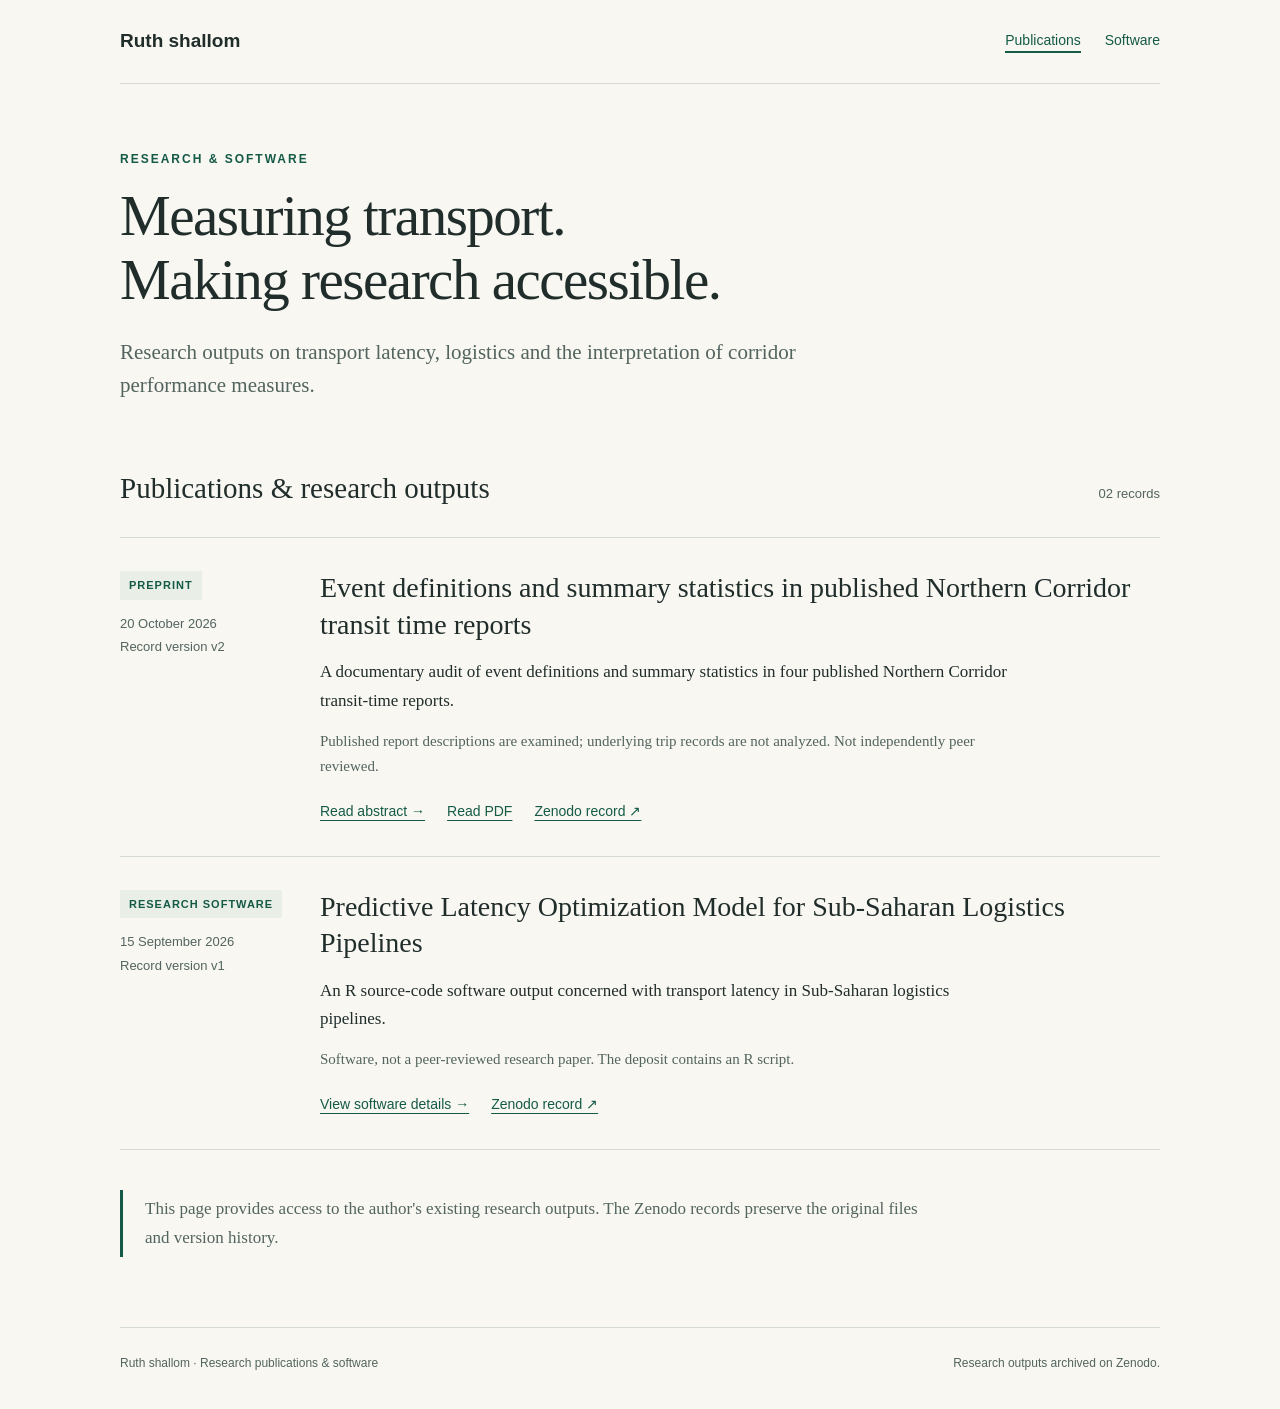
==== index.html @ 6e331746 "Publish Ruth shallom research publications page" ====
<!doctype html>
<html lang="en"><head><meta charset="utf-8"><meta name="viewport" content="width=device-width, initial-scale=1">
<title>Publications | Ruth shallom</title><meta name="description" content="Research publications and software by Ruth shallom, with abstracts, full text and Zenodo DOI links.">
<link rel="stylesheet" href="/style.css"></head><body>
<header><a class="name" href="/">Ruth shallom</a><nav aria-label="Main navigation"><a href="/" aria-current="page">Publications</a><a href="/software.html" >Software</a></nav></header>
<main class=""><section class="intro"><div class="eyebrow">Research &amp; software</div><h1>Measuring transport.<br>Making research accessible.</h1><p>Research outputs on transport latency, logistics and the interpretation of corridor performance measures.</p></section>
<div class="section-label"><h2>Publications &amp; research outputs</h2><span>02 records</span></div>
<article class="record"><div><span class="type">Preprint</span><div class="meta">20 October 2026<br>Record version v2</div></div><div><h2><a href="/paper.html">Event definitions and summary statistics in published Northern Corridor transit time reports</a></h2><p>A documentary audit of event definitions and summary statistics in four published Northern Corridor transit-time reports.</p><p class="small">Published report descriptions are examined; underlying trip records are not analyzed. Not independently peer reviewed.</p><div class="record-links"><a href="/paper.html">Read abstract →</a><a href="/northern_corridor_preprint_searchable.pdf">Read PDF</a><a href="https://doi.org/10.5281/zenodo.23492442">Zenodo record ↗</a></div></div></article>
<article class="record"><div><span class="type">Research software</span><div class="meta">15 September 2026<br>Record version v1</div></div><div><h2><a href="/software.html">Predictive Latency Optimization Model for Sub-Saharan Logistics Pipelines</a></h2><p>An R source-code software output concerned with transport latency in Sub-Saharan logistics pipelines.</p><p class="small">Software, not a peer-reviewed research paper. The deposit contains an R script.</p><div class="record-links"><a href="/software.html">View software details →</a><a href="https://doi.org/10.5281/zenodo.22770823">Zenodo record ↗</a></div></div></article>
<aside class="note">This page provides access to the author's existing research outputs. The Zenodo records preserve the original files and version history.</aside></main><footer><span>Ruth shallom · Research publications &amp; software</span><span>Research outputs archived on Zenodo.</span></footer></body></html>
---- style.css ----
:root{--paper:#f8f7f2;--ink:#202d2b;--muted:#53645f;--line:#d4dbd2;--accent:#155a47;--soft:#e9eee6}*{box-sizing:border-box}body{margin:0;background:var(--paper);color:var(--ink);font:17px/1.7 Georgia,'Times New Roman',serif}a{color:var(--accent);text-underline-offset:4px}a:hover{text-decoration-thickness:2px}a:focus-visible,button:focus-visible{outline:3px solid #ab6a27;outline-offset:5px}header,main,footer{width:min(1040px,calc(100% - 64px));margin:auto}header{padding:27px 0;border-bottom:1px solid var(--line);display:flex;align-items:center;justify-content:space-between;gap:24px;font:14px/1.5 Arial,sans-serif}header .name{font-size:19px;font-weight:700;text-decoration:none;color:var(--ink)}nav{display:flex;gap:24px;flex-wrap:wrap}nav a{text-decoration:none}nav a[aria-current=page]{border-bottom:2px solid var(--accent)}.eyebrow,.type,.meta,.back,.button,.record-links,footer,.draft{font-family:Arial,sans-serif}.eyebrow{text-transform:uppercase;letter-spacing:2px;font-size:12px;font-weight:700;color:var(--accent)}.intro{padding:65px 0 46px;max-width:820px}h1{font-size:clamp(35px,5vw,57px);font-weight:400;line-height:1.12;letter-spacing:-1.5px;margin:15px 0 24px}h2{font-size:29px;line-height:1.3;font-weight:400;margin:0 0 15px}h3{font-size:21px;font-weight:400;line-height:1.45}.intro p{font-size:21px;line-height:1.6;color:var(--muted);max-width:680px}.section-label{display:flex;justify-content:space-between;align-items:baseline;border-bottom:1px solid var(--line);padding-bottom:15px;margin:0}.section-label span{font:13px Arial,sans-serif;color:var(--muted)}.record{display:grid;grid-template-columns:170px 1fr;gap:30px;padding:32px 0;border-bottom:1px solid var(--line)}.type{display:inline-block;text-transform:uppercase;letter-spacing:1px;font-size:11px;font-weight:700;line-height:1.5;color:var(--accent);background:var(--soft);padding:6px 9px}.meta{font-size:13px;line-height:1.8;color:var(--muted);margin:12px 0}.record h2{font-size:28px}.record h2 a{color:var(--ink);text-decoration:none}.record h2 a:hover{text-decoration:underline}.record p{max-width:690px;margin:13px 0}.record-links{display:flex;gap:22px;flex-wrap:wrap;font-size:14px;margin-top:20px}.button{display:inline-block;background:var(--accent);color:white;padding:11px 20px;text-decoration:none;font-size:14px;border:1px solid var(--accent);border-radius:2px}.button.secondary{color:var(--accent);background:transparent}.actions{display:flex;gap:12px;flex-wrap:wrap;margin:28px 0}.note{border-left:3px solid var(--accent);padding:5px 0 5px 22px;color:var(--muted);max-width:800px;margin:40px 0}.article{max-width:820px}.article .intro{padding-bottom:20px}.article h1{font-size:clamp(33px,4.5vw,48px)}.article section{margin:35px 0}.article h2{font-size:25px}.citation{background:var(--soft);padding:24px;overflow-wrap:anywhere;font-size:16px}.back{font-size:13px;margin-top:35px}.details{display:grid;grid-template-columns:repeat(3,1fr);border-top:1px solid var(--line);border-bottom:1px solid var(--line);padding:18px 0;gap:20px}.details dt{font:11px Arial,sans-serif;text-transform:uppercase;letter-spacing:1px;color:var(--muted)}.details dd{margin:5px 0 0;font-size:16px}footer{border-top:1px solid var(--line);padding:25px 0 35px;margin-top:70px;font-size:12px;color:var(--muted);display:flex;justify-content:space-between;gap:20px;flex-wrap:wrap}.draft{text-align:center;background:#e9eee6;color:#465b50;padding:6px;font-size:11px;letter-spacing:.4px}.small{font-size:15px;color:var(--muted)}@media(max-width:650px){header,main,footer{width:calc(100% - 36px)}header{align-items:flex-start;flex-direction:column;gap:14px}.intro{padding:42px 0 30px}.intro p{font-size:19px}.record{grid-template-columns:1fr;gap:10px;padding:25px 0}.record .meta{display:inline;margin-left:9px}.record h2{font-size:25px}.details{grid-template-columns:1fr;gap:12px}h1{letter-spacing:-1px}.actions .button{width:100%;text-align:center}footer{margin-top:45px}}
.article .back{margin-top:18px}.article .intro{padding:18px 0 8px;margin:0}.article .intro h1{font-size:clamp(29px,3.5vw,36px);line-height:1.17;margin:10px 0 14px;letter-spacing:-.7px}.article .intro p{font-size:18px;margin:8px 0}.article .details{padding:12px 0;margin:14px 0}.article section{margin:22px 0}.article section[aria-labelledby="abstract"] p{font-size:16px;line-height:1.55}.article section[aria-labelledby="abstract"] h2{margin-bottom:8px}
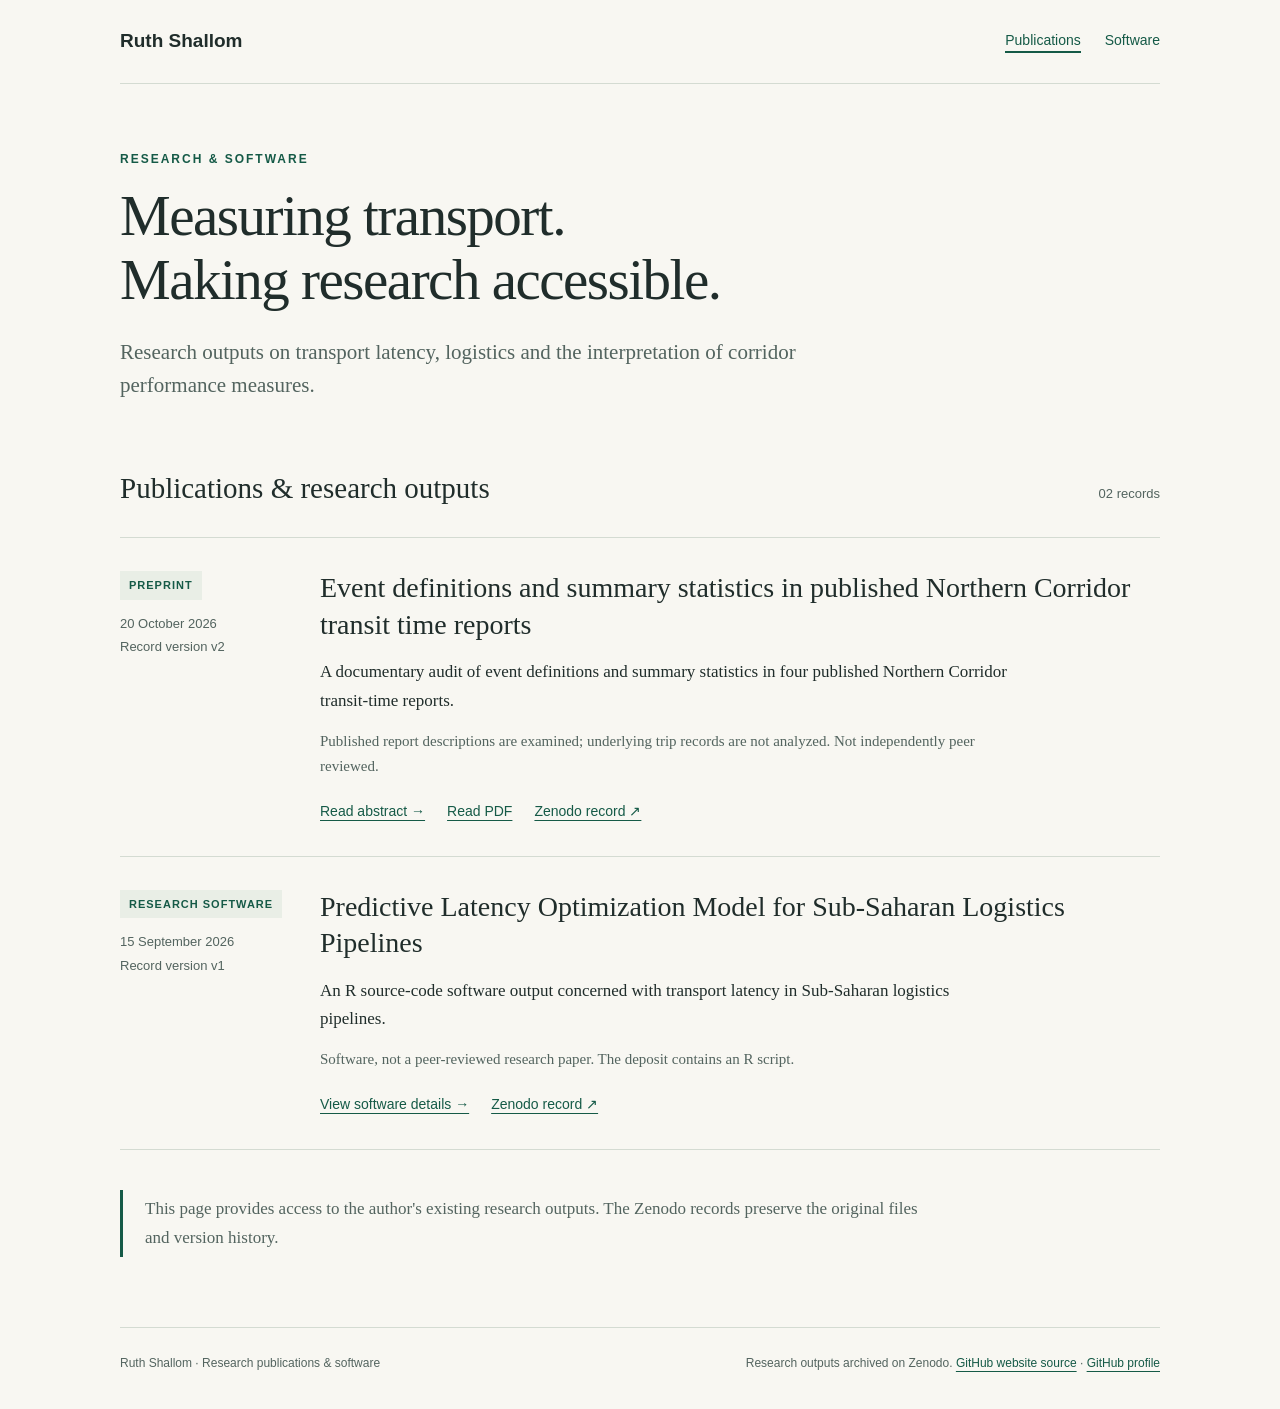
==== commit 5319ddad: "Improve research website discoverability metadata" ====
--- a/index.html
+++ b/index.html
@@ -1,10 +1,13 @@
 <!doctype html>
 <html lang="en"><head><meta charset="utf-8"><meta name="viewport" content="width=device-width, initial-scale=1">
-<title>Publications | Ruth shallom</title><meta name="description" content="Research publications and software by Ruth shallom, with abstracts, full text and Zenodo DOI links.">
-<link rel="stylesheet" href="/style.css"></head><body>
-<header><a class="name" href="/">Ruth shallom</a><nav aria-label="Main navigation"><a href="/" aria-current="page">Publications</a><a href="/software.html" >Software</a></nav></header>
+<title>Ruth Shallom — Research Publications and Software</title><meta name="description" content="Research publications and software by Ruth Shallom, including a Northern Corridor transit-time preprint, searchable PDF and Zenodo DOI links.">
+<link rel="stylesheet" href="/style.css">
+<link rel="canonical" href="https://shallom-ruth.github.io/">
+<script type="application/ld+json">{"@context": "https://schema.org", "@type": "CollectionPage", "name": "Ruth Shallom — Research Publications and Software", "url": "https://shallom-ruth.github.io/", "author": {"@type": "Person", "name": "Ruth Shallom", "url": "https://shallom-ruth.github.io/", "sameAs": ["https://github.com/shallom-ruth"]}, "hasPart": [{"@type": "WebPage", "url": "https://shallom-ruth.github.io/paper.html"}, {"@type": "WebPage", "url": "https://shallom-ruth.github.io/software.html"}]}</script>
+</head><body>
+<header><a class="name" href="/">Ruth Shallom</a><nav aria-label="Main navigation"><a href="/" aria-current="page">Publications</a><a href="/software.html" >Software</a></nav></header>
 <main class=""><section class="intro"><div class="eyebrow">Research &amp; software</div><h1>Measuring transport.<br>Making research accessible.</h1><p>Research outputs on transport latency, logistics and the interpretation of corridor performance measures.</p></section>
 <div class="section-label"><h2>Publications &amp; research outputs</h2><span>02 records</span></div>
 <article class="record"><div><span class="type">Preprint</span><div class="meta">20 October 2026<br>Record version v2</div></div><div><h2><a href="/paper.html">Event definitions and summary statistics in published Northern Corridor transit time reports</a></h2><p>A documentary audit of event definitions and summary statistics in four published Northern Corridor transit-time reports.</p><p class="small">Published report descriptions are examined; underlying trip records are not analyzed. Not independently peer reviewed.</p><div class="record-links"><a href="/paper.html">Read abstract →</a><a href="/northern_corridor_preprint_searchable.pdf">Read PDF</a><a href="https://doi.org/10.5281/zenodo.23492442">Zenodo record ↗</a></div></div></article>
 <article class="record"><div><span class="type">Research software</span><div class="meta">15 September 2026<br>Record version v1</div></div><div><h2><a href="/software.html">Predictive Latency Optimization Model for Sub-Saharan Logistics Pipelines</a></h2><p>An R source-code software output concerned with transport latency in Sub-Saharan logistics pipelines.</p><p class="small">Software, not a peer-reviewed research paper. The deposit contains an R script.</p><div class="record-links"><a href="/software.html">View software details →</a><a href="https://doi.org/10.5281/zenodo.22770823">Zenodo record ↗</a></div></div></article>
-<aside class="note">This page provides access to the author's existing research outputs. The Zenodo records preserve the original files and version history.</aside></main><footer><span>Ruth shallom · Research publications &amp; software</span><span>Research outputs archived on Zenodo.</span></footer></body></html>+<aside class="note">This page provides access to the author's existing research outputs. The Zenodo records preserve the original files and version history.</aside></main><footer><span>Ruth Shallom · Research publications &amp; software</span><span>Research outputs archived on Zenodo. <a href="https://github.com/shallom-ruth/shallom-ruth.github.io">GitHub website source</a> · <a href="https://github.com/shallom-ruth">GitHub profile</a></span></footer></body></html>
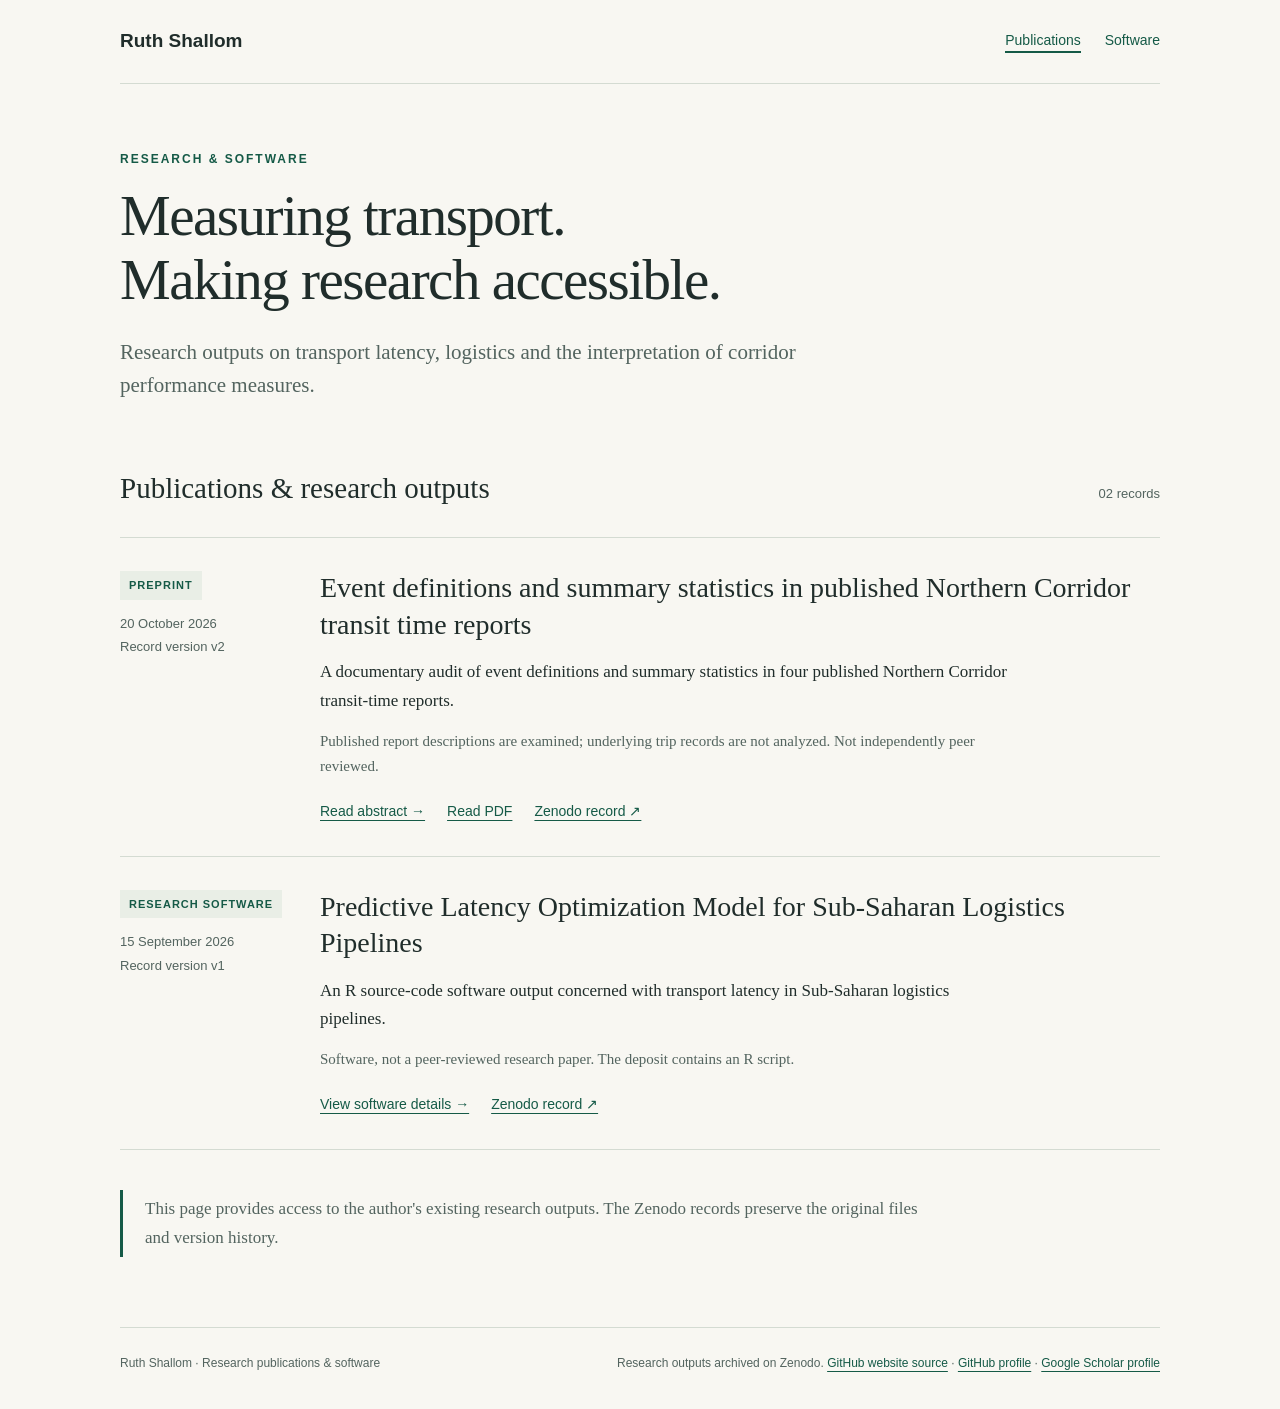
==== commit f26d2ab0: "Add direct Google Scholar profile link" ====
--- a/index.html
+++ b/index.html
@@ -10,4 +10,4 @@
 <div class="section-label"><h2>Publications &amp; research outputs</h2><span>02 records</span></div>
 <article class="record"><div><span class="type">Preprint</span><div class="meta">20 October 2026<br>Record version v2</div></div><div><h2><a href="/paper.html">Event definitions and summary statistics in published Northern Corridor transit time reports</a></h2><p>A documentary audit of event definitions and summary statistics in four published Northern Corridor transit-time reports.</p><p class="small">Published report descriptions are examined; underlying trip records are not analyzed. Not independently peer reviewed.</p><div class="record-links"><a href="/paper.html">Read abstract →</a><a href="/northern_corridor_preprint_searchable.pdf">Read PDF</a><a href="https://doi.org/10.5281/zenodo.23492442">Zenodo record ↗</a></div></div></article>
 <article class="record"><div><span class="type">Research software</span><div class="meta">15 September 2026<br>Record version v1</div></div><div><h2><a href="/software.html">Predictive Latency Optimization Model for Sub-Saharan Logistics Pipelines</a></h2><p>An R source-code software output concerned with transport latency in Sub-Saharan logistics pipelines.</p><p class="small">Software, not a peer-reviewed research paper. The deposit contains an R script.</p><div class="record-links"><a href="/software.html">View software details →</a><a href="https://doi.org/10.5281/zenodo.22770823">Zenodo record ↗</a></div></div></article>
-<aside class="note">This page provides access to the author's existing research outputs. The Zenodo records preserve the original files and version history.</aside></main><footer><span>Ruth Shallom · Research publications &amp; software</span><span>Research outputs archived on Zenodo. <a href="https://github.com/shallom-ruth/shallom-ruth.github.io">GitHub website source</a> · <a href="https://github.com/shallom-ruth">GitHub profile</a></span></footer></body></html>+<aside class="note">This page provides access to the author's existing research outputs. The Zenodo records preserve the original files and version history.</aside></main><footer><span>Ruth Shallom · Research publications &amp; software</span><span>Research outputs archived on Zenodo. <a href="https://github.com/shallom-ruth/shallom-ruth.github.io">GitHub website source</a> · <a href="https://github.com/shallom-ruth">GitHub profile</a> · <a href="https://scholar.google.com/citations?user=MowurHcAAAAJ&amp;hl=en">Google Scholar profile</a></span></footer></body></html>
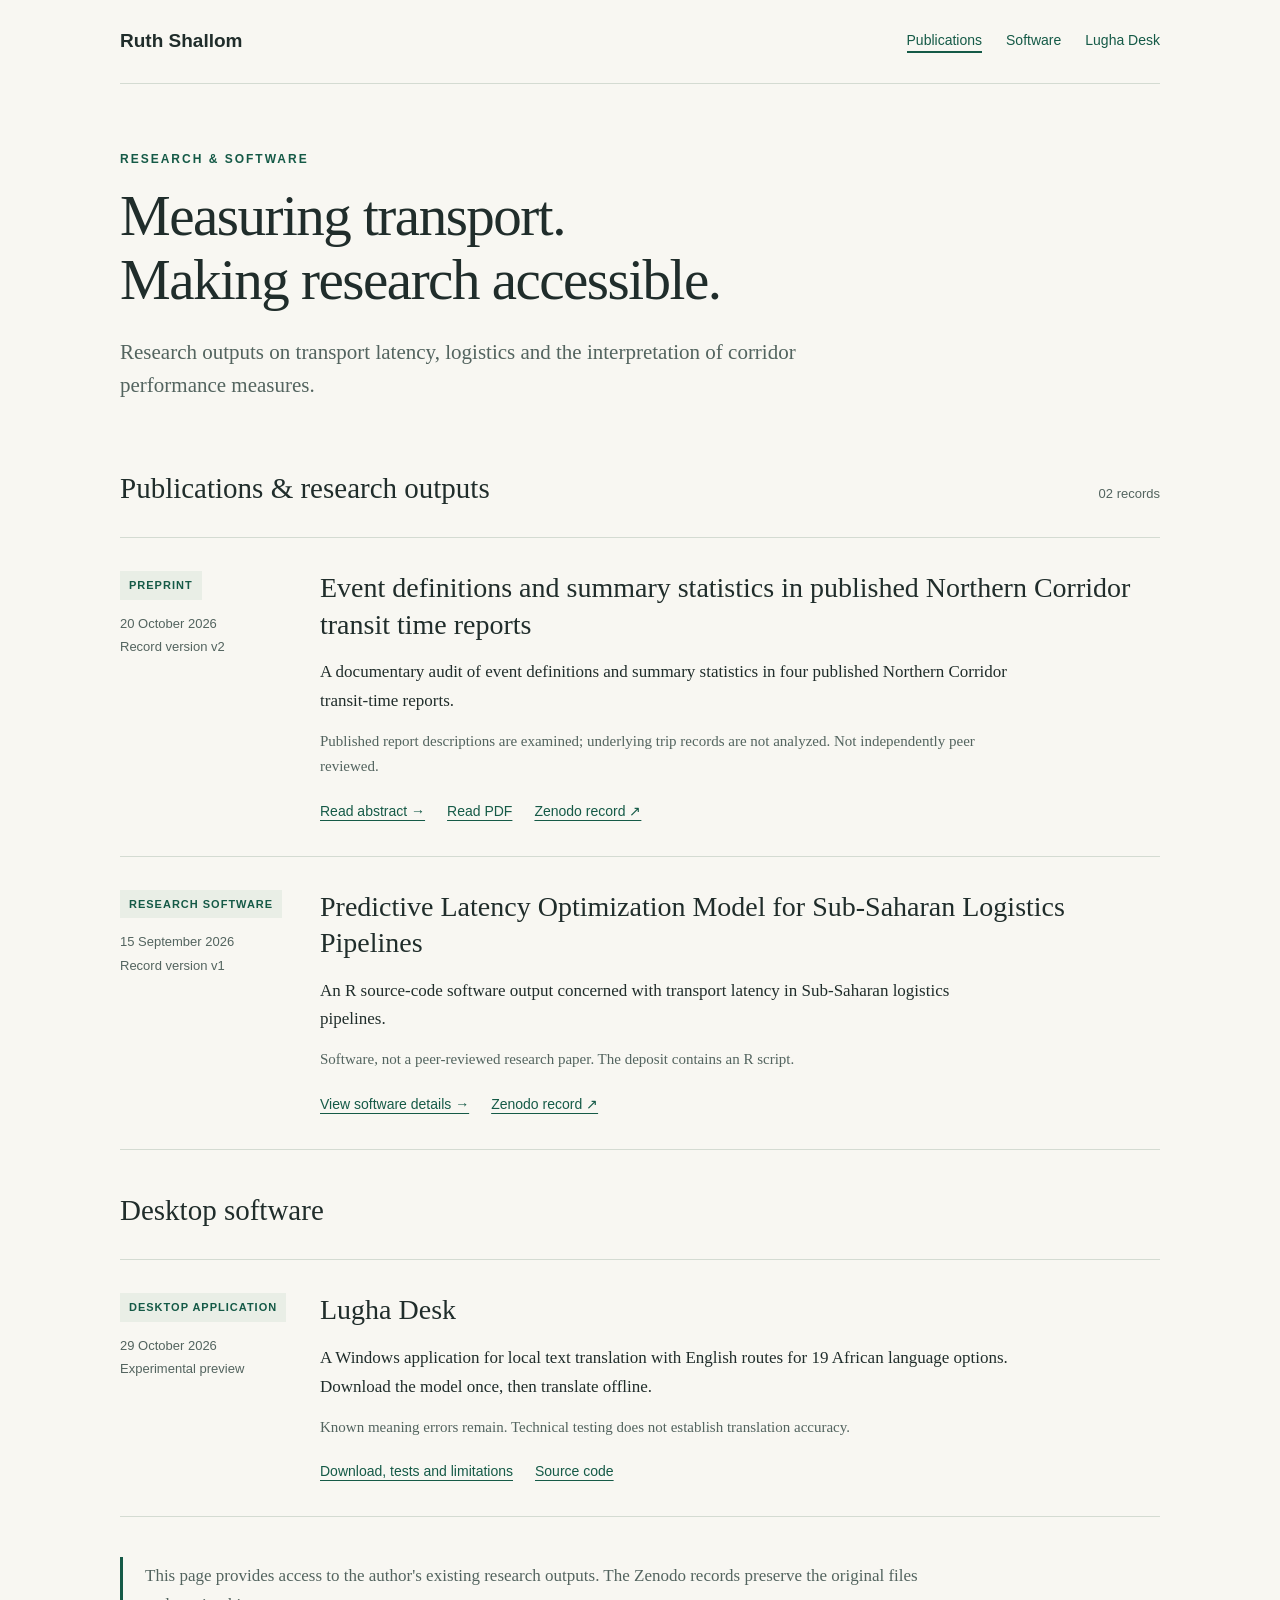
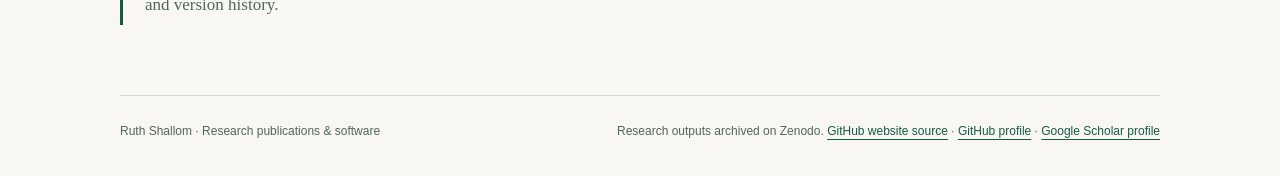
==== commit bbef36b6: "Add Lugha Desk page and homepage link" ====
--- a/index.html
+++ b/index.html
@@ -1,13 +1,14 @@
-<!doctype html>
-<html lang="en"><head><meta charset="utf-8"><meta name="viewport" content="width=device-width, initial-scale=1">
-<title>Ruth Shallom — Research Publications and Software</title><meta name="description" content="Research publications and software by Ruth Shallom, including a Northern Corridor transit-time preprint, searchable PDF and Zenodo DOI links.">
-<link rel="stylesheet" href="/style.css">
-<link rel="canonical" href="https://shallom-ruth.github.io/">
-<script type="application/ld+json">{"@context": "https://schema.org", "@type": "CollectionPage", "name": "Ruth Shallom — Research Publications and Software", "url": "https://shallom-ruth.github.io/", "author": {"@type": "Person", "name": "Ruth Shallom", "url": "https://shallom-ruth.github.io/", "sameAs": ["https://github.com/shallom-ruth"]}, "hasPart": [{"@type": "WebPage", "url": "https://shallom-ruth.github.io/paper.html"}, {"@type": "WebPage", "url": "https://shallom-ruth.github.io/software.html"}]}</script>
-</head><body>
-<header><a class="name" href="/">Ruth Shallom</a><nav aria-label="Main navigation"><a href="/" aria-current="page">Publications</a><a href="/software.html" >Software</a></nav></header>
-<main class=""><section class="intro"><div class="eyebrow">Research &amp; software</div><h1>Measuring transport.<br>Making research accessible.</h1><p>Research outputs on transport latency, logistics and the interpretation of corridor performance measures.</p></section>
-<div class="section-label"><h2>Publications &amp; research outputs</h2><span>02 records</span></div>
-<article class="record"><div><span class="type">Preprint</span><div class="meta">20 October 2026<br>Record version v2</div></div><div><h2><a href="/paper.html">Event definitions and summary statistics in published Northern Corridor transit time reports</a></h2><p>A documentary audit of event definitions and summary statistics in four published Northern Corridor transit-time reports.</p><p class="small">Published report descriptions are examined; underlying trip records are not analyzed. Not independently peer reviewed.</p><div class="record-links"><a href="/paper.html">Read abstract →</a><a href="/northern_corridor_preprint_searchable.pdf">Read PDF</a><a href="https://doi.org/10.5281/zenodo.23492442">Zenodo record ↗</a></div></div></article>
-<article class="record"><div><span class="type">Research software</span><div class="meta">15 September 2026<br>Record version v1</div></div><div><h2><a href="/software.html">Predictive Latency Optimization Model for Sub-Saharan Logistics Pipelines</a></h2><p>An R source-code software output concerned with transport latency in Sub-Saharan logistics pipelines.</p><p class="small">Software, not a peer-reviewed research paper. The deposit contains an R script.</p><div class="record-links"><a href="/software.html">View software details →</a><a href="https://doi.org/10.5281/zenodo.22770823">Zenodo record ↗</a></div></div></article>
-<aside class="note">This page provides access to the author's existing research outputs. The Zenodo records preserve the original files and version history.</aside></main><footer><span>Ruth Shallom · Research publications &amp; software</span><span>Research outputs archived on Zenodo. <a href="https://github.com/shallom-ruth/shallom-ruth.github.io">GitHub website source</a> · <a href="https://github.com/shallom-ruth">GitHub profile</a> · <a href="https://scholar.google.com/citations?user=MowurHcAAAAJ&amp;hl=en">Google Scholar profile</a></span></footer></body></html>
+<!doctype html>
+<html lang="en"><head><meta charset="utf-8"><meta name="viewport" content="width=device-width, initial-scale=1">
+<title>Ruth Shallom — Research Publications and Software</title><meta name="description" content="Research publications and software by Ruth Shallom, including a Northern Corridor transit-time preprint, searchable PDF and Zenodo DOI links.">
+<link rel="stylesheet" href="/style.css">
+<link rel="canonical" href="https://shallom-ruth.github.io/">
+<script type="application/ld+json">{"@context": "https://schema.org", "@type": "CollectionPage", "name": "Ruth Shallom — Research Publications and Software", "url": "https://shallom-ruth.github.io/", "author": {"@type": "Person", "name": "Ruth Shallom", "url": "https://shallom-ruth.github.io/", "sameAs": ["https://github.com/shallom-ruth"]}, "hasPart": [{"@type":"WebPage","url":"https://shallom-ruth.github.io/lugha-desk.html"}, {"@type": "WebPage", "url": "https://shallom-ruth.github.io/paper.html"}, {"@type": "WebPage", "url": "https://shallom-ruth.github.io/software.html"}]}</script>
+</head><body>
+<header><a class="name" href="/">Ruth Shallom</a><nav aria-label="Main navigation"><a href="/" aria-current="page">Publications</a><a href="/software.html" >Software</a><a href="/lugha-desk.html">Lugha Desk</a></nav></header>
+<main class=""><section class="intro"><div class="eyebrow">Research &amp; software</div><h1>Measuring transport.<br>Making research accessible.</h1><p>Research outputs on transport latency, logistics and the interpretation of corridor performance measures.</p></section>
+<div class="section-label"><h2>Publications &amp; research outputs</h2><span>02 records</span></div>
+<article class="record"><div><span class="type">Preprint</span><div class="meta">20 October 2026<br>Record version v2</div></div><div><h2><a href="/paper.html">Event definitions and summary statistics in published Northern Corridor transit time reports</a></h2><p>A documentary audit of event definitions and summary statistics in four published Northern Corridor transit-time reports.</p><p class="small">Published report descriptions are examined; underlying trip records are not analyzed. Not independently peer reviewed.</p><div class="record-links"><a href="/paper.html">Read abstract →</a><a href="/northern_corridor_preprint_searchable.pdf">Read PDF</a><a href="https://doi.org/10.5281/zenodo.23492442">Zenodo record ↗</a></div></div></article>
+<article class="record"><div><span class="type">Research software</span><div class="meta">15 September 2026<br>Record version v1</div></div><div><h2><a href="/software.html">Predictive Latency Optimization Model for Sub-Saharan Logistics Pipelines</a></h2><p>An R source-code software output concerned with transport latency in Sub-Saharan logistics pipelines.</p><p class="small">Software, not a peer-reviewed research paper. The deposit contains an R script.</p><div class="record-links"><a href="/software.html">View software details →</a><a href="https://doi.org/10.5281/zenodo.22770823">Zenodo record ↗</a></div></div></article>
+<section aria-labelledby="desktop-software"><div class="section-label" style="margin-top:42px"><h2 id="desktop-software">Desktop software</h2></div>
+<article class="record"><div><span class="type">Desktop application</span><div class="meta">29 October 2026<br>Experimental preview</div></div><div><h2><a href="/lugha-desk.html">Lugha Desk</a></h2><p>A Windows application for local text translation with English routes for 19 African language options. Download the model once, then translate offline.</p><p class="small">Known meaning errors remain. Technical testing does not establish translation accuracy.</p><div class="record-links"><a href="/lugha-desk.html">Download, tests and limitations</a><a href="https://github.com/shallom-ruth/lugha-desk">Source code</a></div></div></article></section><aside class="note">This page provides access to the author's existing research outputs. The Zenodo records preserve the original files and version history.</aside></main><footer><span>Ruth Shallom · Research publications &amp; software</span><span>Research outputs archived on Zenodo. <a href="https://github.com/shallom-ruth/shallom-ruth.github.io">GitHub website source</a> · <a href="https://github.com/shallom-ruth">GitHub profile</a> · <a href="https://scholar.google.com/citations?user=MowurHcAAAAJ&amp;hl=en">Google Scholar profile</a></span></footer></body></html>
